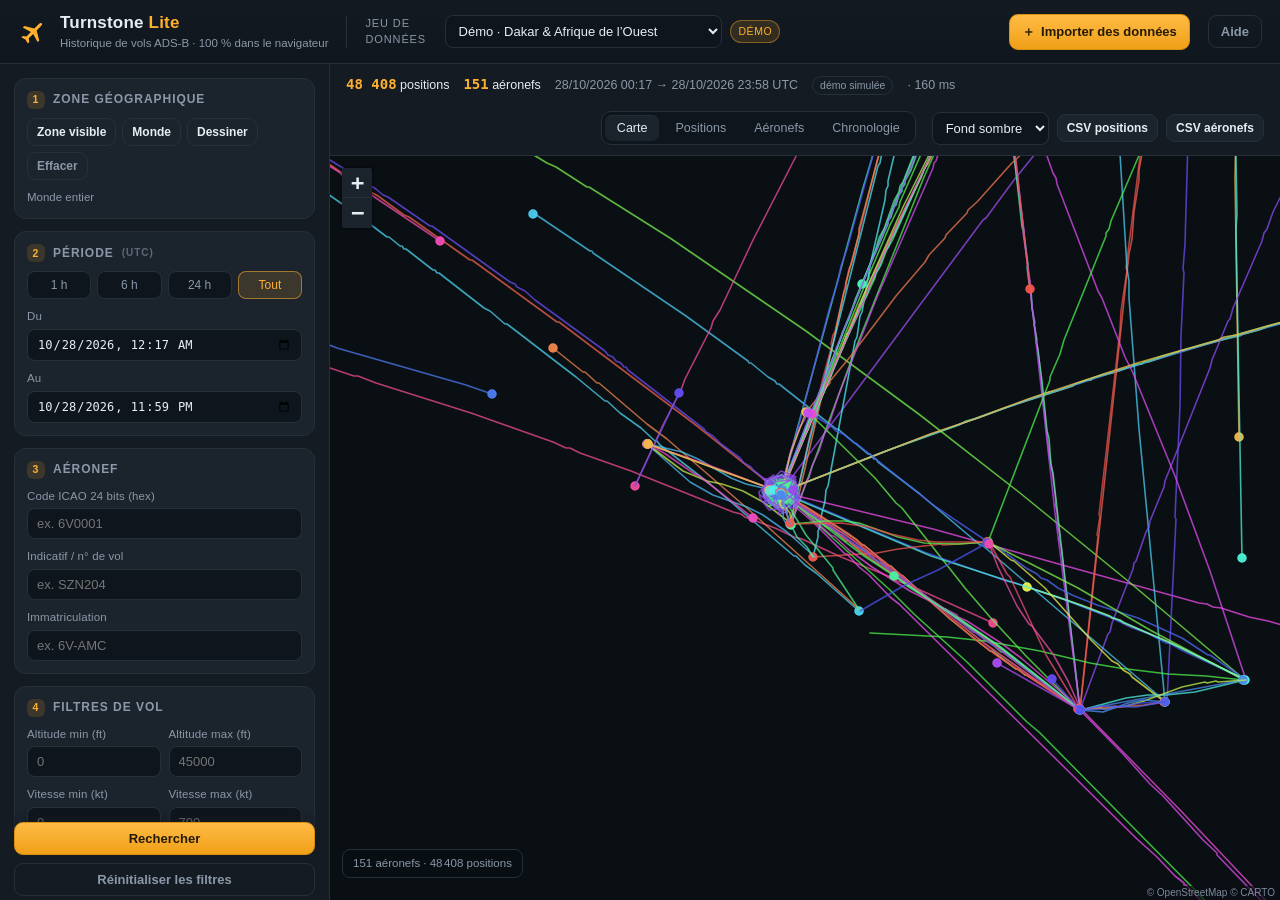
==== lite/index.html @ 0377fb5d "feat(lite): Turnstone Lite — historique ADS-B sans installation Version navigateur-only du projet, s" ====
<!DOCTYPE html>
<html lang="fr">
  <head>
    <meta charset="UTF-8" />
    <meta name="viewport" content="width=device-width, initial-scale=1.0" />
    <title>Turnstone Lite — historique de vols ADS-B</title>
    <meta
      name="description"
      content="Explorez, filtrez et exportez l'historique ADS-B des aéronefs directement dans votre navigateur, sans installation."
    />
    <link rel="icon" href="assets/favicon.svg" type="image/svg+xml" />
    <link rel="stylesheet" href="assets/vendor/leaflet/leaflet.css" />
    <link rel="stylesheet" href="assets/css/app.css" />
  </head>
  <body>
    <header class="topbar">
      <div class="brand">
        <svg viewBox="0 0 24 24" aria-hidden="true" class="brand-logo">
          <path
            d="M12 2.2c.7 0 1.2.7 1.2 1.6v5.3l7.1 4.1v1.9l-7.1-2.1v5l2.4 1.8v1.6L12 20.6l-3.6 1v-1.6l2.4-1.8v-5l-7.1 2.1v-1.9l7.1-4.1V3.8c0-.9.5-1.6 1.2-1.6Z"
          />
        </svg>
        <div>
          <h1>Turnstone <span>Lite</span></h1>
          <p>Historique de vols ADS-B · 100 % dans le navigateur</p>
        </div>
      </div>

      <div class="dataset-picker">
        <label for="dataset-select">Jeu de données</label>
        <select id="dataset-select"></select>
        <span id="dataset-badge" class="badge"></span>
      </div>

      <div class="spacer"></div>

      <button id="btn-delete-dataset" class="btn ghost small" hidden title="Supprimer ce jeu de données">
        Supprimer
      </button>
      <button id="btn-import" class="btn primary">
        <span aria-hidden="true">＋</span> Importer des données
      </button>
      <button id="btn-help" class="btn ghost">Aide</button>
    </header>

    <main class="layout">
      <aside class="sidebar">
        <section class="card">
          <h2><span class="step">1</span> Zone géographique</h2>
          <div class="row wrap">
            <button class="btn small" id="zone-view">Zone visible</button>
            <button class="btn small" id="zone-world">Monde</button>
            <button class="btn small" id="zone-draw">Dessiner</button>
            <button class="btn small ghost" id="zone-clear">Effacer</button>
          </div>
          <p class="hint" id="bbox-label">Monde entier</p>
        </section>

        <section class="card">
          <h2><span class="step">2</span> Période <em>(UTC)</em></h2>
          <div class="chips" id="period-chips">
            <button data-hours="1">1 h</button>
            <button data-hours="6">6 h</button>
            <button data-hours="24">24 h</button>
            <button data-all="1" class="active">Tout</button>
          </div>
          <label class="field">
            <span>Du</span>
            <input type="datetime-local" id="start-input" step="60" />
          </label>
          <label class="field">
            <span>Au</span>
            <input type="datetime-local" id="end-input" step="60" />
          </label>
        </section>

        <section class="card">
          <h2><span class="step">3</span> Aéronef</h2>
          <label class="field">
            <span>Code ICAO 24 bits (hex)</span>
            <input type="text" id="hex-input" placeholder="ex. 6V0001" autocomplete="off" />
          </label>
          <label class="field">
            <span>Indicatif / n° de vol</span>
            <input type="text" id="flight-input" placeholder="ex. SZN204" autocomplete="off" />
          </label>
          <label class="field">
            <span>Immatriculation</span>
            <input type="text" id="reg-input" placeholder="ex. 6V-AMC" autocomplete="off" />
          </label>
        </section>

        <section class="card">
          <h2><span class="step">4</span> Filtres de vol</h2>
          <div class="field-pair">
            <label class="field">
              <span>Altitude min (ft)</span>
              <input type="number" id="min-alt" min="0" max="60000" step="500" placeholder="0" />
            </label>
            <label class="field">
              <span>Altitude max (ft)</span>
              <input type="number" id="max-alt" min="0" max="60000" step="500" placeholder="45000" />
            </label>
          </div>
          <div class="field-pair">
            <label class="field">
              <span>Vitesse min (kt)</span>
              <input type="number" id="min-gs" min="0" max="1200" step="10" placeholder="0" />
            </label>
            <label class="field">
              <span>Vitesse max (kt)</span>
              <input type="number" id="max-gs" min="0" max="1200" step="10" placeholder="700" />
            </label>
          </div>
          <div class="field-pair">
            <label class="field">
              <span>Cap min (°)</span>
              <input type="number" id="min-brg" min="0" max="360" step="5" placeholder="0" />
            </label>
            <label class="field">
              <span>Cap max (°)</span>
              <input type="number" id="max-brg" min="0" max="360" step="5" placeholder="360" />
            </label>
          </div>
          <label class="field">
            <span>Catégorie</span>
            <select id="category-select">
              <option value="">Toutes</option>
            </select>
          </label>
          <label class="field">
            <span>Statut</span>
            <select id="military-select">
              <option value="any">Tous les aéronefs</option>
              <option value="yes">Militaires uniquement</option>
              <option value="no">Civils uniquement</option>
            </select>
          </label>
          <label class="field">
            <span>Nombre maximal de positions</span>
            <select id="limit-select">
              <option value="25000">25 000</option>
              <option value="100000" selected>100 000</option>
              <option value="500000">500 000</option>
              <option value="2000000">2 000 000</option>
            </select>
          </label>
        </section>

        <div class="sidebar-footer">
          <button id="btn-search" class="btn primary wide">Rechercher</button>
          <button id="btn-reset" class="btn ghost wide">Réinitialiser les filtres</button>
        </div>
      </aside>

      <section class="results">
        <div class="results-head">
          <div class="summary" id="result-summary">
            <span class="muted">Chargement de la démonstration…</span>
          </div>
          <nav class="tabs" id="tabs" role="tablist">
            <button data-view="map" class="active" role="tab">Carte</button>
            <button data-view="table" role="tab">Positions</button>
            <button data-view="aircraft" role="tab">Aéronefs</button>
            <button data-view="timeline" role="tab">Chronologie</button>
          </nav>
          <div class="head-actions">
            <select id="basemap-select" title="Fond de carte">
              <option value="dark">Fond sombre</option>
              <option value="light">Fond clair</option>
              <option value="sat">Satellite</option>
              <option value="none">Aucun fond</option>
            </select>
            <button id="btn-export-positions" class="btn small">CSV positions</button>
            <button id="btn-export-aircraft" class="btn small">CSV aéronefs</button>
          </div>
        </div>

        <div class="views">
          <div class="view active" id="view-map">
            <div id="map"></div>
            <div class="map-overlay">
              <span id="map-caption">—</span>
            </div>
          </div>

          <div class="view" id="view-table">
            <div class="table-wrap">
              <table class="grid" id="positions-table">
                <thead>
                  <tr>
                    <th data-sort="t">Temps (UTC)</th>
                    <th data-sort="hex">Hex</th>
                    <th data-sort="flight">Vol</th>
                    <th data-sort="alt">Altitude</th>
                    <th data-sort="gs">Vitesse</th>
                    <th data-sort="bearing">Cap</th>
                    <th data-sort="lat">Latitude</th>
                    <th data-sort="lon">Longitude</th>
                    <th data-sort="registration">Immat.</th>
                    <th data-sort="typecode">Type</th>
                  </tr>
                </thead>
                <tbody></tbody>
              </table>
            </div>
            <div class="pager" id="positions-pager"></div>
          </div>

          <div class="view" id="view-aircraft">
            <div class="table-wrap">
              <table class="grid" id="aircraft-table">
                <thead>
                  <tr>
                    <th data-sort="callsign">Indicatif</th>
                    <th data-sort="hex">Hex</th>
                    <th data-sort="typecode">Type</th>
                    <th data-sort="category">Catégorie</th>
                    <th data-sort="count">Positions</th>
                    <th data-sort="duration">Durée</th>
                    <th data-sort="maxAlt">Alt. max</th>
                    <th data-sort="avgGs">Vit. moy.</th>
                    <th data-sort="distance">Distance</th>
                    <th data-sort="firstT">Premier point</th>
                    <th data-sort="lastT">Dernier point</th>
                  </tr>
                </thead>
                <tbody></tbody>
              </table>
            </div>
            <div class="pager" id="aircraft-pager"></div>
          </div>

          <div class="view" id="view-timeline">
            <div class="chart-card">
              <div class="chart-head">
                <h3>Activité aérienne dans la sélection</h3>
                <div class="chart-legend">
                  <span class="lg positions"></span> positions
                  <span class="lg aircraft"></span> aéronefs distincts
                </div>
              </div>
              <div id="timeline-chart" class="chart"></div>
            </div>
          </div>
        </div>
      </section>

      <aside class="detail" id="detail" hidden>
        <div class="detail-head">
          <h2 id="detail-title">Aéronef</h2>
          <button class="btn ghost small" id="detail-close" aria-label="Fermer">✕</button>
        </div>
        <div class="detail-body" id="detail-body"></div>
      </aside>
    </main>

    <!-- Modale d'import -->
    <dialog id="import-dialog" class="modal">
      <form method="dialog" class="modal-inner">
        <h2>Importer un historique ADS-B</h2>
        <p class="muted">
          Déposez une archive <strong>tar</strong> de <em>globe_history</em> (adsb.lol),
          une archive découpée (<code>.tar.aa</code>, <code>.tar.ab</code>…) ou un
          fichier <strong>CSV</strong>. Tout est décodé localement : aucun fichier n'est
          envoyé sur un serveur.
        </p>

        <div id="drop-zone" class="drop-zone">
          <p>Glissez vos fichiers ici</p>
          <p class="muted">ou</p>
          <label class="btn small">
            Choisir des fichiers
            <input type="file" id="file-input" multiple accept=".tar,.aa,.ab,.ac,.ad,.csv,.txt" hidden />
          </label>
          <p class="hint" id="file-list">Aucun fichier sélectionné</p>
        <p class="hint">
          Archives officielles :
          <a href="https://github.com/adsblol/globe_history_2025/releases" target="_blank" rel="noreferrer"
            >releases adsb.lol (globe_history)</a
          >
        </p>
        </div>

        <div class="field-pair">
          <label class="field">
            <span>Zone à importer</span>
            <select id="import-zone">
              <option value="view">Zone visible de la carte</option>
              <option value="world">Monde entier</option>
            </select>
          </label>
          <label class="field">
            <span>Échantillonnage</span>
            <select id="import-sampling">
              <option value="30">1 point / 30 s</option>
              <option value="60" selected>1 point / 60 s (comme Turnstone)</option>
              <option value="120">1 point / 2 min</option>
              <option value="300">1 point / 5 min</option>
            </select>
          </label>
        </div>
        <label class="field">
          <span>Limite de positions en mémoire</span>
          <select id="import-limit">
            <option value="250000">250 000</option>
            <option value="750000" selected>750 000</option>
            <option value="2000000">2 000 000</option>
          </select>
        </label>
        <p class="hint">
          Astuce : pour une journée mondiale complète (plusieurs Go), limitez la zone à
          votre région et gardez 1 point/minute — l'import reste fluide.
        </p>

        <div class="progress" id="import-progress" hidden>
          <div class="progress-bar"><div id="import-progress-fill"></div></div>
          <p class="hint" id="import-progress-label">Préparation…</p>
        </div>

        <div class="modal-actions">
          <button type="button" class="btn ghost" id="import-cancel">Annuler</button>
          <button type="button" class="btn primary" id="import-start" disabled>Lancer l'import</button>
        </div>
      </form>
    </dialog>

    <!-- Modale d'aide -->
    <dialog id="help-dialog" class="modal">
      <div class="modal-inner">
        <h2>Mode d'emploi</h2>
        <ol class="help-list">
          <li>
            <strong>Données de démonstration</strong> : au chargement, un jeu de données
            simulé (journée du 28/10/2026, Afrique de l'Ouest) permet d'essayer l'outil
            immédiatement.
          </li>
          <li>
            <strong>Importer de vraies données</strong> : téléchargez une archive
            <em>globe_history</em> depuis
            <a href="https://github.com/adsblol/globe_history_2025/releases" target="_blank" rel="noreferrer"
              >les releases adsb.lol</a
            >, puis cliquez sur « Importer des données ». L'archive est lue en flux,
            sans être envoyée nulle part.
          </li>
          <li>
            <strong>Requêter</strong> : choisissez une zone (bouton « Dessiner » ou zone
            visible), une période, éventuellement un hex/indicatif, puis « Rechercher ».
          </li>
          <li>
            <strong>Explorer</strong> : cliquez sur un point d'extrémité sur la carte ou
            sur une ligne du tableau « Aéronefs » pour voir la trace complète et les
            statistiques du vol.
          </li>
          <li>
            <strong>Exporter</strong> : les boutons « CSV positions » et « CSV aéronefs »
            téléchargent les résultats filtrés.
          </li>
        </ol>
        <p class="hint">
          Les données sont conservées dans le navigateur (IndexedDB) sur votre appareil.
          Aucun compte, aucun serveur, aucune clé API.
        </p>
        <div class="modal-actions">
          <button type="button" class="btn primary" id="help-close">Compris</button>
        </div>
      </div>
    </dialog>

    <div id="toasts" class="toasts"></div>
    <div id="loading" class="loading" hidden><div class="spinner"></div><p>Analyse…</p></div>

    <script src="assets/vendor/leaflet/leaflet.js"></script>
    <script type="module" src="assets/js/app.js"></script>
  </body>
</html>
---- lite/assets/vendor/leaflet/leaflet.css ----
/* required styles */

.leaflet-pane,
.leaflet-tile,
.leaflet-marker-icon,
.leaflet-marker-shadow,
.leaflet-tile-container,
.leaflet-pane > svg,
.leaflet-pane > canvas,
.leaflet-zoom-box,
.leaflet-image-layer,
.leaflet-layer {
	position: absolute;
	left: 0;
	top: 0;
	}
.leaflet-container {
	overflow: hidden;
	}
.leaflet-tile,
.leaflet-marker-icon,
.leaflet-marker-shadow {
	-webkit-user-select: none;
	   -moz-user-select: none;
	        user-select: none;
	  -webkit-user-drag: none;
	}
/* Prevents IE11 from highlighting tiles in blue */
.leaflet-tile::selection {
	background: transparent;
}
/* Safari renders non-retina tile on retina better with this, but Chrome is worse */
.leaflet-safari .leaflet-tile {
	image-rendering: -webkit-optimize-contrast;
	}
/* hack that prevents hw layers "stretching" when loading new tiles */
.leaflet-safari .leaflet-tile-container {
	width: 1600px;
	height: 1600px;
	-webkit-transform-origin: 0 0;
	}
.leaflet-marker-icon,
.leaflet-marker-shadow {
	display: block;
	}
/* .leaflet-container svg: reset svg max-width decleration shipped in Joomla! (joomla.org) 3.x */
/* .leaflet-container img: map is broken in FF if you have max-width: 100% on tiles */
.leaflet-container .leaflet-overlay-pane svg {
	max-width: none !important;
	max-height: none !important;
	}
.leaflet-container .leaflet-marker-pane img,
.leaflet-container .leaflet-shadow-pane img,
.leaflet-container .leaflet-tile-pane img,
.leaflet-container img.leaflet-image-layer,
.leaflet-container .leaflet-tile {
	max-width: none !important;
	max-height: none !important;
	width: auto;
	padding: 0;
	}

.leaflet-container img.leaflet-tile {
	/* See: https://bugs.chromium.org/p/chromium/issues/detail?id=600120 */
	mix-blend-mode: plus-lighter;
}

.leaflet-container.leaflet-touch-zoom {
	-ms-touch-action: pan-x pan-y;
	touch-action: pan-x pan-y;
	}
.leaflet-container.leaflet-touch-drag {
	-ms-touch-action: pinch-zoom;
	/* Fallback for FF which doesn't support pinch-zoom */
	touch-action: none;
	touch-action: pinch-zoom;
}
.leaflet-container.leaflet-touch-drag.leaflet-touch-zoom {
	-ms-touch-action: none;
	touch-action: none;
}
.leaflet-container {
	-webkit-tap-highlight-color: transparent;
}
.leaflet-container a {
	-webkit-tap-highlight-color: rgba(51, 181, 229, 0.4);
}
.leaflet-tile {
	filter: inherit;
	visibility: hidden;
	}
.leaflet-tile-loaded {
	visibility: inherit;
	}
.leaflet-zoom-box {
	width: 0;
	height: 0;
	-moz-box-sizing: border-box;
	     box-sizing: border-box;
	z-index: 800;
	}
/* workaround for https://bugzilla.mozilla.org/show_bug.cgi?id=888319 */
.leaflet-overlay-pane svg {
	-moz-user-select: none;
	}

.leaflet-pane         { z-index: 400; }

.leaflet-tile-pane    { z-index: 200; }
.leaflet-overlay-pane { z-index: 400; }
.leaflet-shadow-pane  { z-index: 500; }
.leaflet-marker-pane  { z-index: 600; }
.leaflet-tooltip-pane   { z-index: 650; }
.leaflet-popup-pane   { z-index: 700; }

.leaflet-map-pane canvas { z-index: 100; }
.leaflet-map-pane svg    { z-index: 200; }

.leaflet-vml-shape {
	width: 1px;
	height: 1px;
	}
.lvml {
	behavior: url(#default#VML);
	display: inline-block;
	position: absolute;
	}


/* control positioning */

.leaflet-control {
	position: relative;
	z-index: 800;
	pointer-events: visiblePainted; /* IE 9-10 doesn't have auto */
	pointer-events: auto;
	}
.leaflet-top,
.leaflet-bottom {
	position: absolute;
	z-index: 1000;
	pointer-events: none;
	}
.leaflet-top {
	top: 0;
	}
.leaflet-right {
	right: 0;
	}
.leaflet-bottom {
	bottom: 0;
	}
.leaflet-left {
	left: 0;
	}
.leaflet-control {
	float: left;
	clear: both;
	}
.leaflet-right .leaflet-control {
	float: right;
	}
.leaflet-top .leaflet-control {
	margin-top: 10px;
	}
.leaflet-bottom .leaflet-control {
	margin-bottom: 10px;
	}
.leaflet-left .leaflet-control {
	margin-left: 10px;
	}
.leaflet-right .leaflet-control {
	margin-right: 10px;
	}


/* zoom and fade animations */

.leaflet-fade-anim .leaflet-popup {
	opacity: 0;
	-webkit-transition: opacity 0.2s linear;
	   -moz-transition: opacity 0.2s linear;
	        transition: opacity 0.2s linear;
	}
.leaflet-fade-anim .leaflet-map-pane .leaflet-popup {
	opacity: 1;
	}
.leaflet-zoom-animated {
	-webkit-transform-origin: 0 0;
	    -ms-transform-origin: 0 0;
	        transform-origin: 0 0;
	}
svg.leaflet-zoom-animated {
	will-change: transform;
}

.leaflet-zoom-anim .leaflet-zoom-animated {
	-webkit-transition: -webkit-transform 0.25s cubic-bezier(0,0,0.25,1);
	   -moz-transition:    -moz-transform 0.25s cubic-bezier(0,0,0.25,1);
	        transition:         transform 0.25s cubic-bezier(0,0,0.25,1);
	}
.leaflet-zoom-anim .leaflet-tile,
.leaflet-pan-anim .leaflet-tile {
	-webkit-transition: none;
	   -moz-transition: none;
	        transition: none;
	}

.leaflet-zoom-anim .leaflet-zoom-hide {
	visibility: hidden;
	}


/* cursors */

.leaflet-interactive {
	cursor: pointer;
	}
.leaflet-grab {
	cursor: -webkit-grab;
	cursor:    -moz-grab;
	cursor:         grab;
	}
.leaflet-crosshair,
.leaflet-crosshair .leaflet-interactive {
	cursor: crosshair;
	}
.leaflet-popup-pane,
.leaflet-control {
	cursor: auto;
	}
.leaflet-dragging .leaflet-grab,
.leaflet-dragging .leaflet-grab .leaflet-interactive,
.leaflet-dragging .leaflet-marker-draggable {
	cursor: move;
	cursor: -webkit-grabbing;
	cursor:    -moz-grabbing;
	cursor:         grabbing;
	}

/* marker & overlays interactivity */
.leaflet-marker-icon,
.leaflet-marker-shadow,
.leaflet-image-layer,
.leaflet-pane > svg path,
.leaflet-tile-container {
	pointer-events: none;
	}

.leaflet-marker-icon.leaflet-interactive,
.leaflet-image-layer.leaflet-interactive,
.leaflet-pane > svg path.leaflet-interactive,
svg.leaflet-image-layer.leaflet-interactive path {
	pointer-events: visiblePainted; /* IE 9-10 doesn't have auto */
	pointer-events: auto;
	}

/* visual tweaks */

.leaflet-container {
	background: #ddd;
	outline-offset: 1px;
	}
.leaflet-container a {
	color: #0078A8;
	}
.leaflet-zoom-box {
	border: 2px dotted #38f;
	background: rgba(255,255,255,0.5);
	}


/* general typography */
.leaflet-container {
	font-family: "Helvetica Neue", Arial, Helvetica, sans-serif;
	font-size: 12px;
	font-size: 0.75rem;
	line-height: 1.5;
	}


/* general toolbar styles */

.leaflet-bar {
	box-shadow: 0 1px 5px rgba(0,0,0,0.65);
	border-radius: 4px;
	}
.leaflet-bar a {
	background-color: #fff;
	border-bottom: 1px solid #ccc;
	width: 26px;
	height: 26px;
	line-height: 26px;
	display: block;
	text-align: center;
	text-decoration: none;
	color: black;
	}
.leaflet-bar a,
.leaflet-control-layers-toggle {
	background-position: 50% 50%;
	background-repeat: no-repeat;
	display: block;
	}
.leaflet-bar a:hover,
.leaflet-bar a:focus {
	background-color: #f4f4f4;
	}
.leaflet-bar a:first-child {
	border-top-left-radius: 4px;
	border-top-right-radius: 4px;
	}
.leaflet-bar a:last-child {
	border-bottom-left-radius: 4px;
	border-bottom-right-radius: 4px;
	border-bottom: none;
	}
.leaflet-bar a.leaflet-disabled {
	cursor: default;
	background-color: #f4f4f4;
	color: #bbb;
	}

.leaflet-touch .leaflet-bar a {
	width: 30px;
	height: 30px;
	line-height: 30px;
	}
.leaflet-touch .leaflet-bar a:first-child {
	border-top-left-radius: 2px;
	border-top-right-radius: 2px;
	}
.leaflet-touch .leaflet-bar a:last-child {
	border-bottom-left-radius: 2px;
	border-bottom-right-radius: 2px;
	}

/* zoom control */

.leaflet-control-zoom-in,
.leaflet-control-zoom-out {
	font: bold 18px 'Lucida Console', Monaco, monospace;
	text-indent: 1px;
	}

.leaflet-touch .leaflet-control-zoom-in, .leaflet-touch .leaflet-control-zoom-out  {
	font-size: 22px;
	}


/* layers control */

.leaflet-control-layers {
	box-shadow: 0 1px 5px rgba(0,0,0,0.4);
	background: #fff;
	border-radius: 5px;
	}
.leaflet-control-layers-toggle {
	background-image: url(images/layers.png);
	width: 36px;
	height: 36px;
	}
.leaflet-retina .leaflet-control-layers-toggle {
	background-image: url(images/layers-2x.png);
	background-size: 26px 26px;
	}
.leaflet-touch .leaflet-control-layers-toggle {
	width: 44px;
	height: 44px;
	}
.leaflet-control-layers .leaflet-control-layers-list,
.leaflet-control-layers-expanded .leaflet-control-layers-toggle {
	display: none;
	}
.leaflet-control-layers-expanded .leaflet-control-layers-list {
	display: block;
	position: relative;
	}
.leaflet-control-layers-expanded {
	padding: 6px 10px 6px 6px;
	color: #333;
	background: #fff;
	}
.leaflet-control-layers-scrollbar {
	overflow-y: scroll;
	overflow-x: hidden;
	padding-right: 5px;
	}
.leaflet-control-layers-selector {
	margin-top: 2px;
	position: relative;
	top: 1px;
	}
.leaflet-control-layers label {
	display: block;
	font-size: 13px;
	font-size: 1.08333em;
	}
.leaflet-control-layers-separator {
	height: 0;
	border-top: 1px solid #ddd;
	margin: 5px -10px 5px -6px;
	}

/* Default icon URLs */
.leaflet-default-icon-path { /* used only in path-guessing heuristic, see L.Icon.Default */
	background-image: url(images/marker-icon.png);
	}


/* attribution and scale controls */

.leaflet-container .leaflet-control-attribution {
	background: #fff;
	background: rgba(255, 255, 255, 0.8);
	margin: 0;
	}
.leaflet-control-attribution,
.leaflet-control-scale-line {
	padding: 0 5px;
	color: #333;
	line-height: 1.4;
	}
.leaflet-control-attribution a {
	text-decoration: none;
	}
.leaflet-control-attribution a:hover,
.leaflet-control-attribution a:focus {
	text-decoration: underline;
	}
.leaflet-attribution-flag {
	display: inline !important;
	vertical-align: baseline !important;
	width: 1em;
	height: 0.6669em;
	}
.leaflet-left .leaflet-control-scale {
	margin-left: 5px;
	}
.leaflet-bottom .leaflet-control-scale {
	margin-bottom: 5px;
	}
.leaflet-control-scale-line {
	border: 2px solid #777;
	border-top: none;
	line-height: 1.1;
	padding: 2px 5px 1px;
	white-space: nowrap;
	-moz-box-sizing: border-box;
	     box-sizing: border-box;
	background: rgba(255, 255, 255, 0.8);
	text-shadow: 1px 1px #fff;
	}
.leaflet-control-scale-line:not(:first-child) {
	border-top: 2px solid #777;
	border-bottom: none;
	margin-top: -2px;
	}
.leaflet-control-scale-line:not(:first-child):not(:last-child) {
	border-bottom: 2px solid #777;
	}

.leaflet-touch .leaflet-control-attribution,
.leaflet-touch .leaflet-control-layers,
.leaflet-touch .leaflet-bar {
	box-shadow: none;
	}
.leaflet-touch .leaflet-control-layers,
.leaflet-touch .leaflet-bar {
	border: 2px solid rgba(0,0,0,0.2);
	background-clip: padding-box;
	}


/* popup */

.leaflet-popup {
	position: absolute;
	text-align: center;
	margin-bottom: 20px;
	}
.leaflet-popup-content-wrapper {
	padding: 1px;
	text-align: left;
	border-radius: 12px;
	}
.leaflet-popup-content {
	margin: 13px 24px 13px 20px;
	line-height: 1.3;
	font-size: 13px;
	font-size: 1.08333em;
	min-height: 1px;
	}
.leaflet-popup-content p {
	margin: 17px 0;
	margin: 1.3em 0;
	}
.leaflet-popup-tip-container {
	width: 40px;
	height: 20px;
	position: absolute;
	left: 50%;
	margin-top: -1px;
	margin-left: -20px;
	overflow: hidden;
	pointer-events: none;
	}
.leaflet-popup-tip {
	width: 17px;
	height: 17px;
	padding: 1px;

	margin: -10px auto 0;
	pointer-events: auto;

	-webkit-transform: rotate(45deg);
	   -moz-transform: rotate(45deg);
	    -ms-transform: rotate(45deg);
	        transform: rotate(45deg);
	}
.leaflet-popup-content-wrapper,
.leaflet-popup-tip {
	background: white;
	color: #333;
	box-shadow: 0 3px 14px rgba(0,0,0,0.4);
	}
.leaflet-container a.leaflet-popup-close-button {
	position: absolute;
	top: 0;
	right: 0;
	border: none;
	text-align: center;
	width: 24px;
	height: 24px;
	font: 16px/24px Tahoma, Verdana, sans-serif;
	color: #757575;
	text-decoration: none;
	background: transparent;
	}
.leaflet-container a.leaflet-popup-close-button:hover,
.leaflet-container a.leaflet-popup-close-button:focus {
	color: #585858;
	}
.leaflet-popup-scrolled {
	overflow: auto;
	}

.leaflet-oldie .leaflet-popup-content-wrapper {
	-ms-zoom: 1;
	}
.leaflet-oldie .leaflet-popup-tip {
	width: 24px;
	margin: 0 auto;

	-ms-filter: "progid:DXImageTransform.Microsoft.Matrix(M11=0.70710678, M12=0.70710678, M21=-0.70710678, M22=0.70710678)";
	filter: progid:DXImageTransform.Microsoft.Matrix(M11=0.70710678, M12=0.70710678, M21=-0.70710678, M22=0.70710678);
	}

.leaflet-oldie .leaflet-control-zoom,
.leaflet-oldie .leaflet-control-layers,
.leaflet-oldie .leaflet-popup-content-wrapper,
.leaflet-oldie .leaflet-popup-tip {
	border: 1px solid #999;
	}


/* div icon */

.leaflet-div-icon {
	background: #fff;
	border: 1px solid #666;
	}


/* Tooltip */
/* Base styles for the element that has a tooltip */
.leaflet-tooltip {
	position: absolute;
	padding: 6px;
	background-color: #fff;
	border: 1px solid #fff;
	border-radius: 3px;
	color: #222;
	white-space: nowrap;
	-webkit-user-select: none;
	-moz-user-select: none;
	-ms-user-select: none;
	user-select: none;
	pointer-events: none;
	box-shadow: 0 1px 3px rgba(0,0,0,0.4);
	}
.leaflet-tooltip.leaflet-interactive {
	cursor: pointer;
	pointer-events: auto;
	}
.leaflet-tooltip-top:before,
.leaflet-tooltip-bottom:before,
.leaflet-tooltip-left:before,
.leaflet-tooltip-right:before {
	position: absolute;
	pointer-events: none;
	border: 6px solid transparent;
	background: transparent;
	content: "";
	}

/* Directions */

.leaflet-tooltip-bottom {
	margin-top: 6px;
}
.leaflet-tooltip-top {
	margin-top: -6px;
}
.leaflet-tooltip-bottom:before,
.leaflet-tooltip-top:before {
	left: 50%;
	margin-left: -6px;
	}
.leaflet-tooltip-top:before {
	bottom: 0;
	margin-bottom: -12px;
	border-top-color: #fff;
	}
.leaflet-tooltip-bottom:before {
	top: 0;
	margin-top: -12px;
	margin-left: -6px;
	border-bottom-color: #fff;
	}
.leaflet-tooltip-left {
	margin-left: -6px;
}
.leaflet-tooltip-right {
	margin-left: 6px;
}
.leaflet-tooltip-left:before,
.leaflet-tooltip-right:before {
	top: 50%;
	margin-top: -6px;
	}
.leaflet-tooltip-left:before {
	right: 0;
	margin-right: -12px;
	border-left-color: #fff;
	}
.leaflet-tooltip-right:before {
	left: 0;
	margin-left: -12px;
	border-right-color: #fff;
	}

/* Printing */

@media print {
	/* Prevent printers from removing background-images of controls. */
	.leaflet-control {
		-webkit-print-color-adjust: exact;
		print-color-adjust: exact;
		}
	}
---- lite/assets/css/app.css ----
:root {
  --bg: #0d1117;
  --panel: #151b23;
  --panel-2: #1b232d;
  --border: #26303b;
  --text: #e6edf3;
  --muted: #8b98a8;
  --accent: #ffb02e;
  --accent-soft: rgba(255, 176, 46, 0.14);
  --cyan: #4cc9f0;
  --green: #3ddc97;
  --danger: #ff6b6b;
  --radius: 12px;
  --shadow: 0 10px 30px rgba(0, 0, 0, 0.35);
  --mono: ui-monospace, SFMono-Regular, "SF Mono", Menlo, Consolas, monospace;
}

* {
  box-sizing: border-box;
}

/* l'attribut hidden doit toujours l'emporter sur nos display: flex/grid */
[hidden] {
  display: none !important;
}

html,
body {
  height: 100%;
  margin: 0;
}

body {
  background: var(--bg);
  color: var(--text);
  font-family: -apple-system, BlinkMacSystemFont, "Segoe UI", Roboto, Ubuntu, "Helvetica Neue", Arial, sans-serif;
  font-size: 14px;
  line-height: 1.45;
  overflow: hidden;
}

h1,
h2,
h3 {
  margin: 0;
  font-weight: 650;
}

a {
  color: var(--accent);
}

code {
  font-family: var(--mono);
  font-size: 0.9em;
  background: rgba(255, 255, 255, 0.06);
  padding: 1px 4px;
  border-radius: 4px;
}

/* ---------------------------------------------------------------- topbar */
.topbar {
  display: flex;
  align-items: center;
  gap: 18px;
  padding: 10px 18px;
  background: linear-gradient(180deg, #131a22, #10161d);
  border-bottom: 1px solid var(--border);
  height: 64px;
}

.brand {
  display: flex;
  align-items: center;
  gap: 12px;
  min-width: 0;
}

.brand-logo {
  width: 30px;
  height: 30px;
  fill: var(--accent);
  flex: none;
  transform: rotate(45deg);
}

.brand h1 {
  font-size: 17px;
  letter-spacing: 0.2px;
}

.brand h1 span {
  color: var(--accent);
}

.brand p {
  margin: 0;
  font-size: 11.5px;
  color: var(--muted);
  white-space: nowrap;
}

.dataset-picker {
  display: flex;
  align-items: center;
  gap: 8px;
  padding-left: 18px;
  border-left: 1px solid var(--border);
  min-width: 0;
}

.dataset-picker label {
  font-size: 11px;
  text-transform: uppercase;
  letter-spacing: 0.08em;
  color: var(--muted);
}

.dataset-picker select {
  max-width: 300px;
}

.spacer {
  flex: 1;
}

.badge {
  font-size: 10.5px;
  text-transform: uppercase;
  letter-spacing: 0.06em;
  padding: 3px 7px;
  border-radius: 999px;
  border: 1px solid var(--border);
  color: var(--muted);
  white-space: nowrap;
}

.badge.demo {
  color: var(--accent);
  border-color: rgba(255, 176, 46, 0.4);
  background: var(--accent-soft);
}

/* ---------------------------------------------------------------- layout */
.layout {
  display: grid;
  grid-template-columns: 330px minmax(0, 1fr);
  height: calc(100% - 64px);
  min-height: 0;
}

.layout.with-detail {
  grid-template-columns: 330px minmax(0, 1fr) 350px;
}

/* ---------------------------------------------------------------- sidebar */
.sidebar {
  border-right: 1px solid var(--border);
  background: var(--panel);
  overflow-y: auto;
  padding: 14px;
  display: flex;
  flex-direction: column;
  gap: 12px;
}

.card {
  background: var(--panel-2);
  border: 1px solid var(--border);
  border-radius: var(--radius);
  padding: 12px;
  display: flex;
  flex-direction: column;
  gap: 9px;
}

.card h2 {
  font-size: 12px;
  text-transform: uppercase;
  letter-spacing: 0.08em;
  color: var(--muted);
  display: flex;
  align-items: center;
  gap: 8px;
}

.card h2 em {
  font-style: normal;
  font-size: 10px;
  opacity: 0.6;
}

.step {
  width: 18px;
  height: 18px;
  border-radius: 6px;
  display: grid;
  place-items: center;
  background: var(--accent-soft);
  color: var(--accent);
  font-size: 10.5px;
  font-weight: 700;
}

.row {
  display: flex;
  gap: 6px;
  align-items: center;
}

.row.wrap {
  flex-wrap: wrap;
}

.hint {
  margin: 0;
  font-size: 11.5px;
  color: var(--muted);
  line-height: 1.5;
}

.field {
  display: flex;
  flex-direction: column;
  gap: 4px;
  font-size: 11.5px;
  color: var(--muted);
}

.field span {
  letter-spacing: 0.01em;
}

.field-pair {
  display: grid;
  grid-template-columns: 1fr 1fr;
  gap: 8px;
}

input[type="text"],
input[type="number"],
input[type="datetime-local"],
select {
  background: #0f151c;
  border: 1px solid var(--border);
  color: var(--text);
  border-radius: 8px;
  padding: 7px 9px;
  font-size: 13px;
  font-family: inherit;
  width: 100%;
  min-width: 0;
}

input[type="datetime-local"] {
  font-family: var(--mono);
  font-size: 12px;
}

input:focus,
select:focus,
button:focus-visible {
  outline: 2px solid rgba(255, 176, 46, 0.55);
  outline-offset: 1px;
}

.chips {
  display: grid;
  grid-template-columns: repeat(4, 1fr);
  gap: 6px;
}

.chips button {
  background: #0f151c;
  border: 1px solid var(--border);
  color: var(--muted);
  border-radius: 8px;
  padding: 6px 4px;
  font-size: 12px;
  cursor: pointer;
  font-family: inherit;
}

.chips button:hover {
  border-color: #3b4a5a;
  color: var(--text);
}

.chips button.active {
  background: var(--accent-soft);
  border-color: rgba(255, 176, 46, 0.55);
  color: var(--accent);
}

.sidebar-footer {
  position: sticky;
  bottom: -14px;
  margin-top: auto;
  padding: 12px 0 4px;
  background: linear-gradient(180deg, rgba(21, 27, 35, 0), var(--panel) 40%);
  display: flex;
  flex-direction: column;
  gap: 8px;
}

/* ---------------------------------------------------------------- buttons */
.btn {
  display: inline-flex;
  align-items: center;
  justify-content: center;
  gap: 6px;
  border-radius: 9px;
  border: 1px solid var(--border);
  background: var(--panel-2);
  color: var(--text);
  padding: 8px 12px;
  font-size: 13px;
  font-family: inherit;
  font-weight: 550;
  cursor: pointer;
  transition: background 0.15s, border-color 0.15s, transform 0.05s;
  white-space: nowrap;
}

.btn:hover {
  background: #232d38;
  border-color: #3a4757;
}

.btn:active {
  transform: translateY(1px);
}

.btn.primary {
  background: linear-gradient(180deg, #ffbb45, #f0a018);
  border-color: #d9900f;
  color: #251a03;
  font-weight: 650;
}

.btn.primary:hover {
  background: linear-gradient(180deg, #ffc65f, #ffab24);
}

.btn.ghost {
  background: transparent;
  color: var(--muted);
}

.btn.ghost:hover {
  color: var(--text);
}

.btn.small {
  padding: 6px 9px;
  font-size: 12px;
}

.btn.wide {
  width: 100%;
}

.btn:disabled {
  opacity: 0.45;
  cursor: not-allowed;
}

.btn[aria-pressed="true"] {
  border-color: rgba(255, 176, 46, 0.6);
  color: var(--accent);
  background: var(--accent-soft);
}

/* ---------------------------------------------------------------- results */
.results {
  display: flex;
  flex-direction: column;
  min-width: 0;
  min-height: 0;
}

.results-head {
  display: flex;
  align-items: center;
  gap: 16px;
  padding: 10px 16px;
  border-bottom: 1px solid var(--border);
  background: var(--panel);
  flex-wrap: wrap;
}

.summary {
  font-size: 12.5px;
  display: flex;
  gap: 14px;
  flex-wrap: wrap;
  align-items: baseline;
}

.summary b {
  font-family: var(--mono);
  font-size: 14px;
  color: var(--accent);
  font-weight: 600;
}

.summary .muted {
  color: var(--muted);
}

.muted {
  color: var(--muted);
}

.tabs {
  display: flex;
  gap: 4px;
  background: #0f151c;
  padding: 3px;
  border-radius: 10px;
  border: 1px solid var(--border);
  margin-left: auto;
}

.tabs button {
  border: 0;
  background: transparent;
  color: var(--muted);
  font-family: inherit;
  font-size: 12.5px;
  padding: 6px 12px;
  border-radius: 7px;
  cursor: pointer;
}

.tabs button:hover {
  color: var(--text);
}

.tabs button.active {
  background: var(--panel-2);
  color: var(--text);
  box-shadow: 0 1px 0 rgba(255, 255, 255, 0.04) inset;
}

.head-actions {
  display: flex;
  gap: 8px;
  align-items: center;
}

.head-actions select {
  width: auto;
}

.views {
  position: relative;
  flex: 1;
  min-height: 0;
}

.view {
  position: absolute;
  inset: 0;
  display: none;
  min-height: 0;
}

.view.active {
  display: block;
}

#view-map.active {
  display: block;
}

#map {
  position: absolute;
  inset: 0;
  background: #0a0f14;
}

#map.no-basemap {
  background:
    repeating-linear-gradient(0deg, rgba(255, 255, 255, 0.045) 0 1px, transparent 1px 90px),
    repeating-linear-gradient(90deg, rgba(255, 255, 255, 0.045) 0 1px, transparent 1px 90px),
    radial-gradient(circle at 50% 40%, #131c26, #080c11 70%);
}

#map.drawing {
  cursor: crosshair;
}

.map-overlay {
  position: absolute;
  left: 12px;
  bottom: 22px;
  z-index: 500;
  background: rgba(10, 15, 20, 0.78);
  border: 1px solid var(--border);
  backdrop-filter: blur(6px);
  padding: 5px 10px;
  border-radius: 8px;
  font-size: 11.5px;
  color: var(--muted);
}

/* ---------------------------------------------------------------- tables */
.table-wrap {
  position: absolute;
  inset: 0 0 44px 0;
  overflow: auto;
}

table.grid {
  width: 100%;
  border-collapse: collapse;
  font-size: 12.5px;
}

table.grid th {
  position: sticky;
  top: 0;
  background: #111820;
  color: var(--muted);
  text-align: left;
  padding: 9px 12px;
  font-weight: 600;
  font-size: 11px;
  text-transform: uppercase;
  letter-spacing: 0.05em;
  border-bottom: 1px solid var(--border);
  cursor: pointer;
  white-space: nowrap;
  z-index: 1;
}

table.grid th:hover {
  color: var(--text);
}

table.grid th.sort-asc::after {
  content: " ▲";
  font-size: 9px;
  color: var(--accent);
}

table.grid th.sort-desc::after {
  content: " ▼";
  font-size: 9px;
  color: var(--accent);
}

table.grid td {
  padding: 7px 12px;
  border-bottom: 1px solid rgba(38, 48, 59, 0.55);
  white-space: nowrap;
}

table.grid td.num {
  font-family: var(--mono);
  font-size: 12px;
}

table.grid tbody tr {
  cursor: pointer;
}

table.grid tbody tr:hover {
  background: rgba(255, 176, 46, 0.06);
}

table.grid tbody tr.selected {
  background: rgba(255, 176, 46, 0.13);
}

.tag {
  display: inline-block;
  font-size: 10.5px;
  padding: 1px 7px;
  border-radius: 999px;
  border: 1px solid var(--border);
  color: var(--muted);
}

.tag.mil {
  color: var(--danger);
  border-color: rgba(255, 107, 107, 0.45);
  background: rgba(255, 107, 107, 0.1);
}

.pager {
  position: absolute;
  bottom: 0;
  left: 0;
  right: 0;
  height: 44px;
  display: flex;
  align-items: center;
  justify-content: center;
  gap: 10px;
  background: var(--panel);
  border-top: 1px solid var(--border);
  font-size: 12px;
  color: var(--muted);
}

.pager button {
  background: var(--panel-2);
  border: 1px solid var(--border);
  color: var(--text);
  border-radius: 7px;
  padding: 4px 10px;
  cursor: pointer;
  font-family: inherit;
  font-size: 12px;
}

.pager button:disabled {
  opacity: 0.4;
  cursor: default;
}

/* ---------------------------------------------------------------- chart */
.chart-card {
  position: absolute;
  inset: 0;
  padding: 18px 20px 24px;
  display: flex;
  flex-direction: column;
  gap: 12px;
  overflow: auto;
}

.chart-head {
  display: flex;
  justify-content: space-between;
  align-items: baseline;
  gap: 12px;
  flex-wrap: wrap;
}

.chart-head h3 {
  font-size: 13px;
  color: var(--text);
}

.chart-legend {
  display: flex;
  align-items: center;
  gap: 8px;
  font-size: 11.5px;
  color: var(--muted);
}

.lg {
  width: 10px;
  height: 10px;
  border-radius: 3px;
  display: inline-block;
}

.lg.positions {
  background: var(--accent);
}

.lg.aircraft {
  background: var(--cyan);
}

.chart {
  flex: 1;
  min-height: 180px;
}

.chart svg {
  width: 100%;
  height: 100%;
  display: block;
}

.chart .bar {
  fill: url(#barGrad);
  transition: opacity 0.12s;
}

.chart .bar:hover {
  opacity: 0.7;
}

.chart .axis-label {
  fill: var(--muted);
  font-size: 10px;
  font-family: var(--mono);
}

.chart .grid-line {
  stroke: rgba(255, 255, 255, 0.06);
  stroke-width: 1;
}

.chart .line {
  fill: none;
  stroke: var(--cyan);
  stroke-width: 1.6;
  opacity: 0.85;
}

.chart .empty {
  fill: var(--muted);
  font-size: 12px;
}

/* ---------------------------------------------------------------- detail */
.detail {
  border-left: 1px solid var(--border);
  background: var(--panel);
  overflow-y: auto;
  padding: 14px;
}

.detail-head {
  display: flex;
  align-items: center;
  justify-content: space-between;
  gap: 10px;
  margin-bottom: 10px;
}

.detail-head h2 {
  font-size: 14px;
  font-family: var(--mono);
}

.kv-list {
  display: flex;
  flex-direction: column;
  gap: 1px;
  border: 1px solid var(--border);
  border-radius: var(--radius);
  overflow: hidden;
  background: var(--border);
  margin-bottom: 12px;
}

.kv {
  display: flex;
  justify-content: space-between;
  gap: 12px;
  padding: 8px 11px;
  background: var(--panel-2);
  font-size: 12.5px;
}

.kv span {
  color: var(--muted);
}

.kv b {
  font-family: var(--mono);
  font-weight: 600;
  text-align: right;
}

.detail h3 {
  font-size: 11px;
  text-transform: uppercase;
  letter-spacing: 0.08em;
  color: var(--muted);
  margin: 14px 0 8px;
}

.spark {
  width: 100%;
  height: 90px;
  background: #0f151c;
  border: 1px solid var(--border);
  border-radius: 10px;
}

/* ---------------------------------------------------------------- modals */
.modal {
  border: 1px solid var(--border);
  background: var(--panel);
  color: var(--text);
  border-radius: 16px;
  padding: 0;
  width: min(620px, 92vw);
  box-shadow: var(--shadow);
}

.modal::backdrop {
  background: rgba(3, 6, 10, 0.72);
  backdrop-filter: blur(3px);
}

.modal-inner {
  padding: 20px 22px 18px;
  display: flex;
  flex-direction: column;
  gap: 12px;
  max-height: 86vh;
  overflow-y: auto;
}

.modal h2 {
  font-size: 16px;
}

.modal p {
  margin: 0;
  font-size: 12.5px;
}

.drop-zone {
  border: 1.5px dashed #35424f;
  border-radius: 12px;
  padding: 18px;
  text-align: center;
  display: flex;
  flex-direction: column;
  gap: 8px;
  align-items: center;
  background: #101720;
  transition: border-color 0.15s, background 0.15s;
}

.drop-zone.over {
  border-color: var(--accent);
  background: rgba(255, 176, 46, 0.07);
}

.drop-zone p {
  margin: 0;
}

.modal-actions {
  display: flex;
  justify-content: flex-end;
  gap: 8px;
  margin-top: 4px;
}

.progress-bar {
  height: 7px;
  border-radius: 999px;
  background: #0f151c;
  border: 1px solid var(--border);
  overflow: hidden;
}

.progress-bar > div {
  height: 100%;
  width: 0%;
  background: linear-gradient(90deg, var(--accent), #ffd479);
  transition: width 0.2s;
}

.help-list {
  margin: 0;
  padding-left: 18px;
  display: flex;
  flex-direction: column;
  gap: 9px;
  font-size: 13px;
}

/* ---------------------------------------------------------------- toasts */
.toasts {
  position: fixed;
  right: 18px;
  bottom: 18px;
  display: flex;
  flex-direction: column;
  gap: 8px;
  z-index: 2000;
}

.toast {
  background: #1c242e;
  border: 1px solid var(--border);
  border-left: 3px solid var(--accent);
  border-radius: 10px;
  padding: 10px 14px;
  font-size: 12.5px;
  box-shadow: var(--shadow);
  max-width: 380px;
  animation: slide-in 0.2s ease-out;
}

.toast.error {
  border-left-color: var(--danger);
}

@keyframes slide-in {
  from {
    opacity: 0;
    transform: translateY(6px);
  }
}

.loading {
  position: fixed;
  inset: 0;
  background: rgba(5, 8, 12, 0.6);
  display: grid;
  place-items: center;
  gap: 10px;
  z-index: 1500;
  font-size: 12.5px;
  color: var(--muted);
}

.spinner {
  width: 34px;
  height: 34px;
  border-radius: 50%;
  border: 3px solid rgba(255, 255, 255, 0.12);
  border-top-color: var(--accent);
  animation: spin 0.8s linear infinite;
  margin: 0 auto 8px;
}

@keyframes spin {
  to {
    transform: rotate(360deg);
  }
}

/* ---------------------------------------------------------------- leaflet */
.leaflet-container {
  font-family: inherit;
  background: #0a0f14;
}

.leaflet-control-attribution {
  background: rgba(10, 15, 20, 0.7) !important;
  color: #7d8b9c !important;
  font-size: 10px !important;
}

.leaflet-control-attribution a {
  color: #93a3b5 !important;
}

.leaflet-bar a {
  background: #1b232d !important;
  color: #e6edf3 !important;
  border-color: var(--border) !important;
}

.leaflet-bar a:hover {
  background: #26313d !important;
}

.track-tip {
  background: rgba(12, 18, 24, 0.92) !important;
  border: 1px solid var(--border) !important;
  color: var(--text) !important;
  font-size: 11px !important;
  box-shadow: none !important;
  border-radius: 6px !important;
  padding: 3px 7px !important;
}

.track-tip::before {
  display: none;
}

/* ---------------------------------------------------------------- responsive */
@media (max-width: 1180px) {
  .layout.with-detail {
    grid-template-columns: 300px minmax(0, 1fr);
  }
  .detail {
    position: fixed;
    right: 0;
    top: 64px;
    bottom: 0;
    width: min(360px, 92vw);
    z-index: 900;
    box-shadow: var(--shadow);
  }
  .layout {
    grid-template-columns: 300px minmax(0, 1fr);
  }
}

@media (max-width: 860px) {
  body {
    overflow: auto;
  }
  .layout,
  .layout.with-detail {
    grid-template-columns: 1fr;
    height: auto;
  }
  .sidebar {
    border-right: 0;
    border-bottom: 1px solid var(--border);
    max-height: none;
  }
  .results {
    height: 70vh;
  }
  .brand p,
  .dataset-picker label {
    display: none;
  }
  .topbar {
    height: auto;
    flex-wrap: wrap;
    gap: 10px;
  }
  .detail {
    top: 0;
  }
}
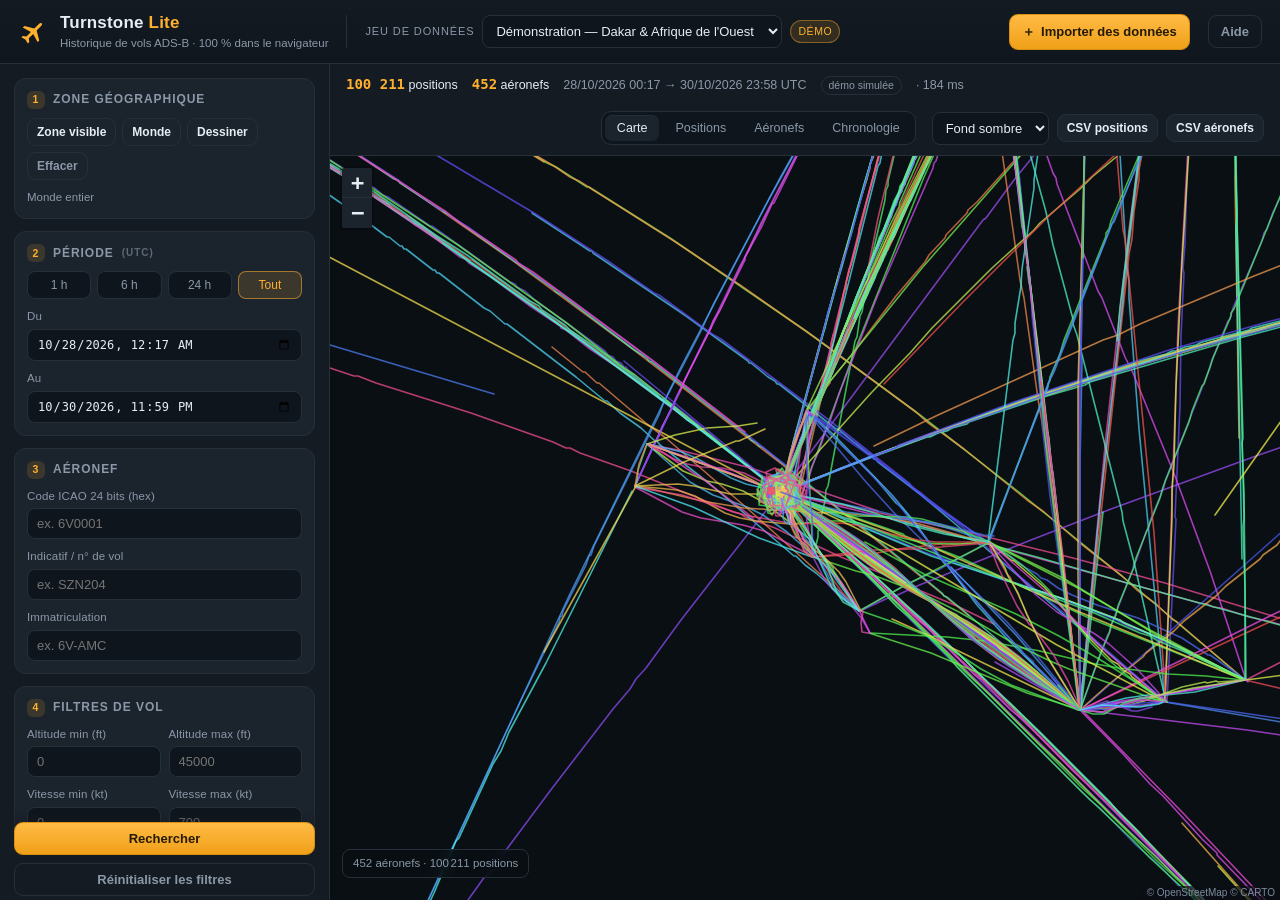
==== commit 96e3baef: "feat(lite): import multi-jours par fusion + démo sur 3 jours - mergeDatasets() : fusion de deux jeux" ====
--- a/lite/index.html
+++ b/lite/index.html
@@ -140,8 +140,8 @@
             <span>Nombre maximal de positions</span>
             <select id="limit-select">
               <option value="25000">25 000</option>
-              <option value="100000" selected>100 000</option>
-              <option value="500000">500 000</option>
+              <option value="100000">100 000</option>
+              <option value="500000" selected>500 000</option>
               <option value="2000000">2 000 000</option>
             </select>
           </label>
@@ -300,17 +300,29 @@
             </select>
           </label>
         </div>
-        <label class="field">
-          <span>Limite de positions en mémoire</span>
-          <select id="import-limit">
-            <option value="250000">250 000</option>
-            <option value="750000" selected>750 000</option>
-            <option value="2000000">2 000 000</option>
-          </select>
-        </label>
+        <div class="field-pair">
+          <label class="field">
+            <span>Destination</span>
+            <select id="import-target">
+              <option value="new">Nouveau jeu de données</option>
+              <option value="merge">Ajouter au jeu de données actif</option>
+            </select>
+          </label>
+          <label class="field">
+            <span>Limite de positions</span>
+            <select id="import-limit">
+              <option value="250000">250 000</option>
+              <option value="750000" selected>750 000</option>
+              <option value="2000000">2 000 000</option>
+              <option value="5000000">5 000 000</option>
+            </select>
+          </label>
+        </div>
+        <p class="hint" id="import-estimate">—</p>
         <p class="hint">
-          Astuce : pour une journée mondiale complète (plusieurs Go), limitez la zone à
-          votre région et gardez 1 point/minute — l'import reste fluide.
+          Une journée mondiale complète pèse ~3 Go compressés : limitez la zone à votre
+          région et gardez 1 point/minute. Pour couvrir plusieurs jours, importez-les
+          successivement avec « Ajouter au jeu de données actif ».
         </p>
 
         <div class="progress" id="import-progress" hidden>
@@ -332,8 +344,9 @@
         <ol class="help-list">
           <li>
             <strong>Données de démonstration</strong> : au chargement, un jeu de données
-            simulé (journée du 28/10/2026, Afrique de l'Ouest) permet d'essayer l'outil
-            immédiatement.
+            simulé de 3 jours (28 → 30/10/2026, Afrique de l'Ouest) permet d'essayer l'outil
+            immédiatement. La période proposée s'étend toujours sur toute la couverture des
+            données chargées.
           </li>
           <li>
             <strong>Importer de vraies données</strong> : téléchargez une archive
@@ -342,6 +355,11 @@
               >les releases adsb.lol</a
             >, puis cliquez sur « Importer des données ». L'archive est lue en flux,
             sans être envoyée nulle part.
+          </li>
+          <li>
+            <strong>Cumuler plusieurs jours</strong> : relancez un import en choisissant la
+            destination « Ajouter au jeu de données actif » — les positions et la couverture
+            temporelle s'additionnent (voir §3 bis du README pour les volumes réalistes).
           </li>
           <li>
             <strong>Requêter</strong> : choisissez une zone (bouton « Dessiner » ou zone
